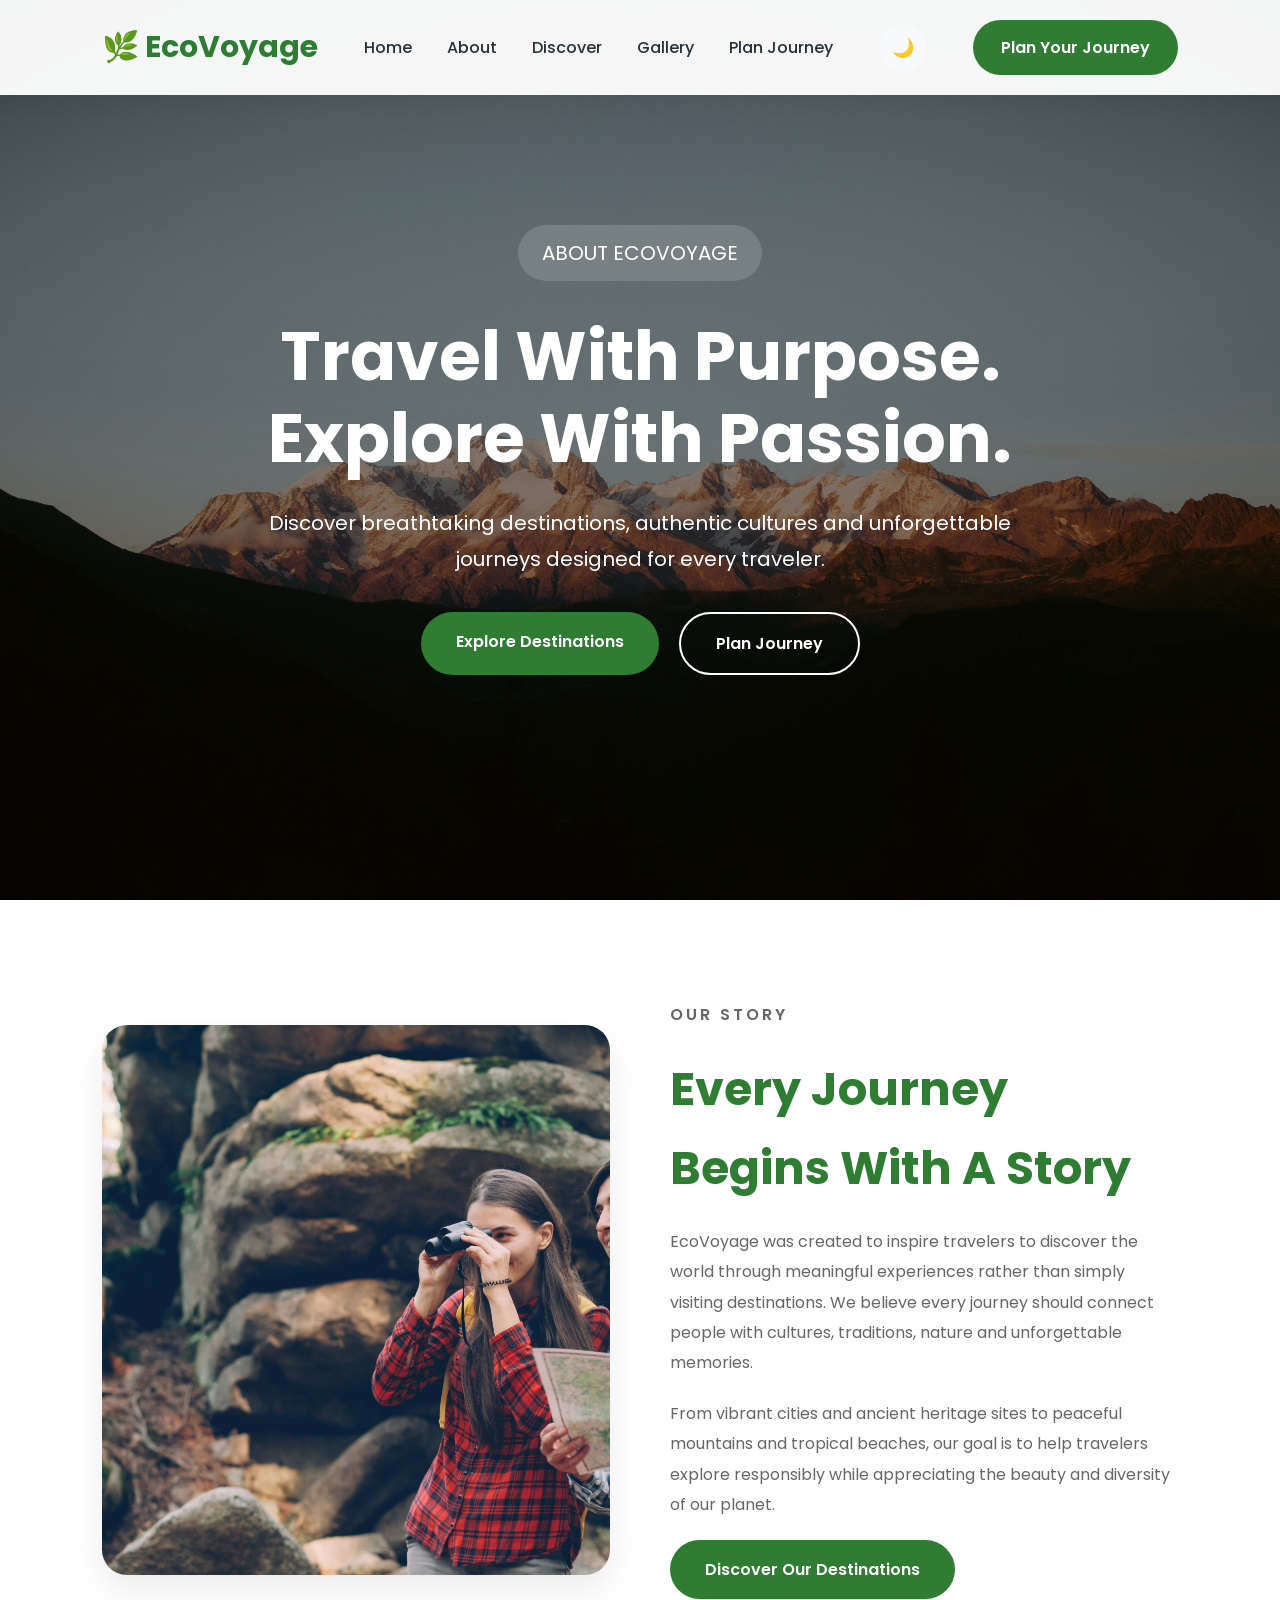
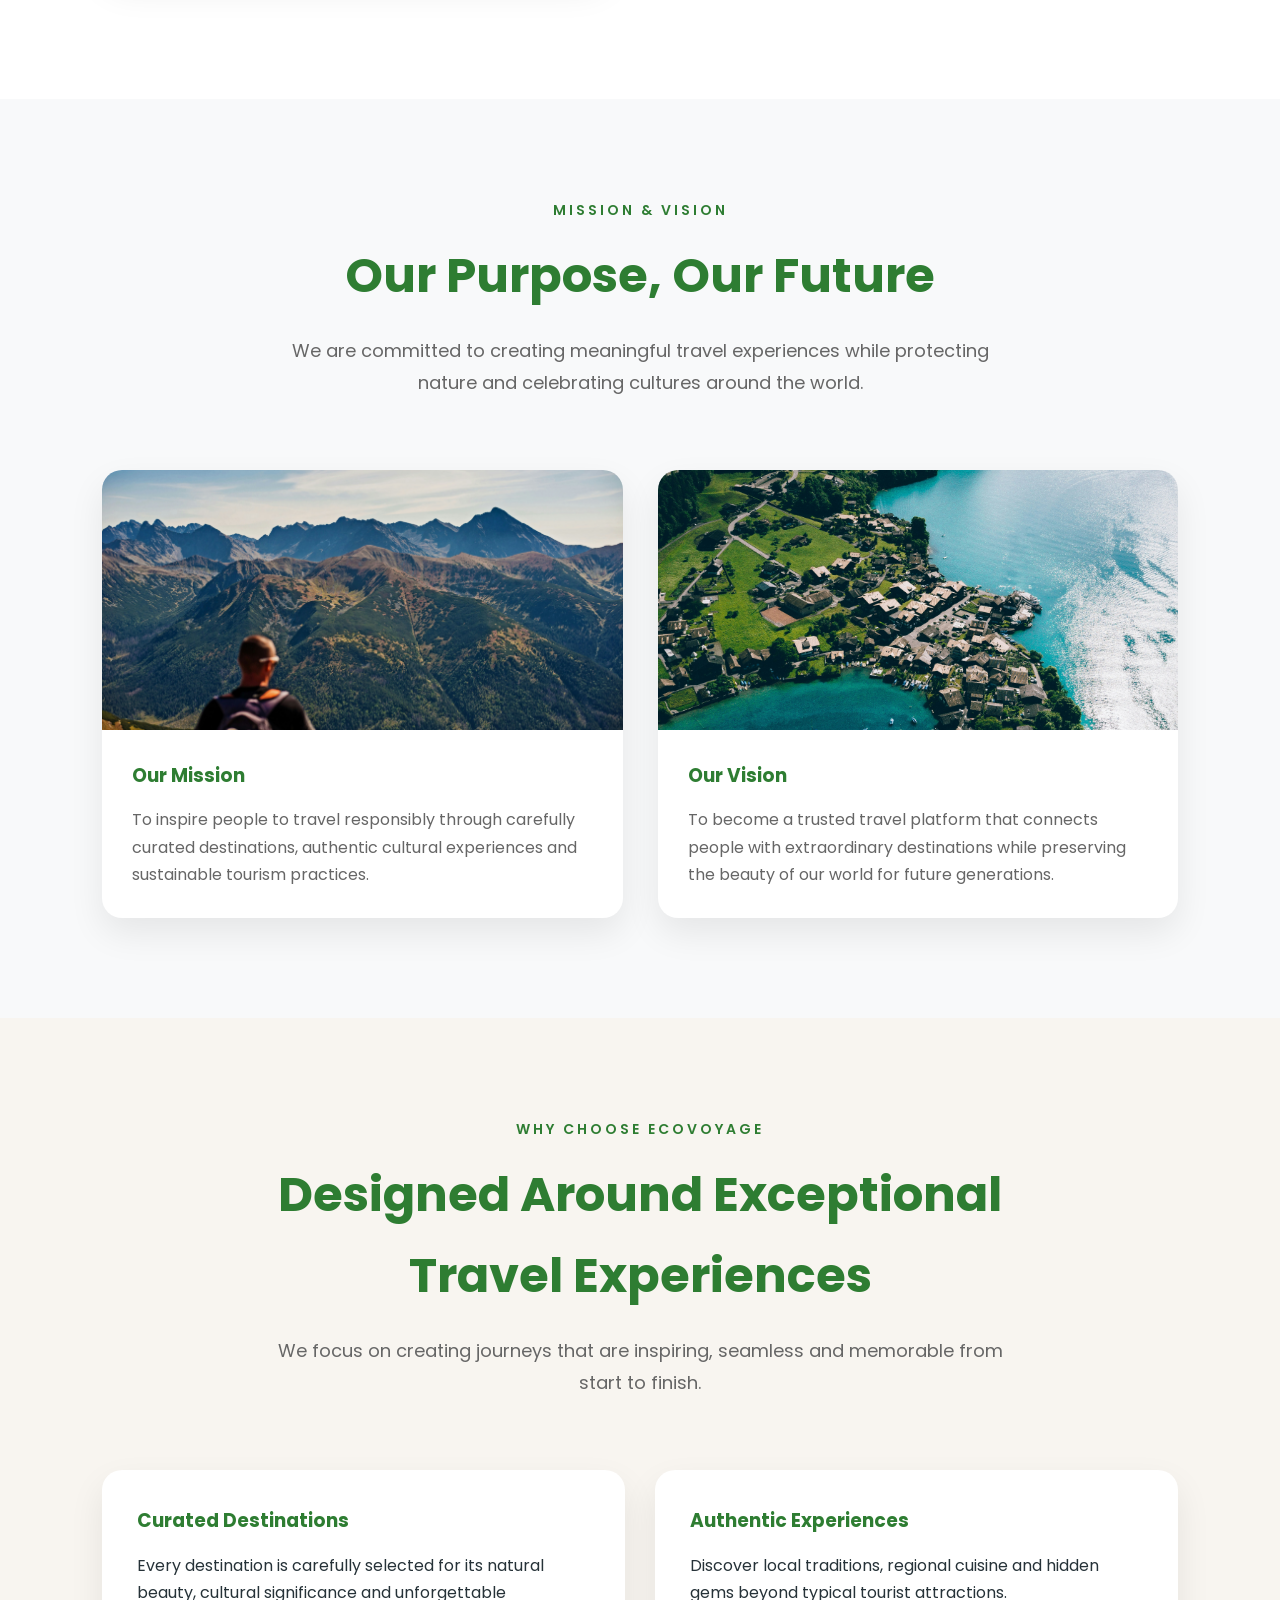
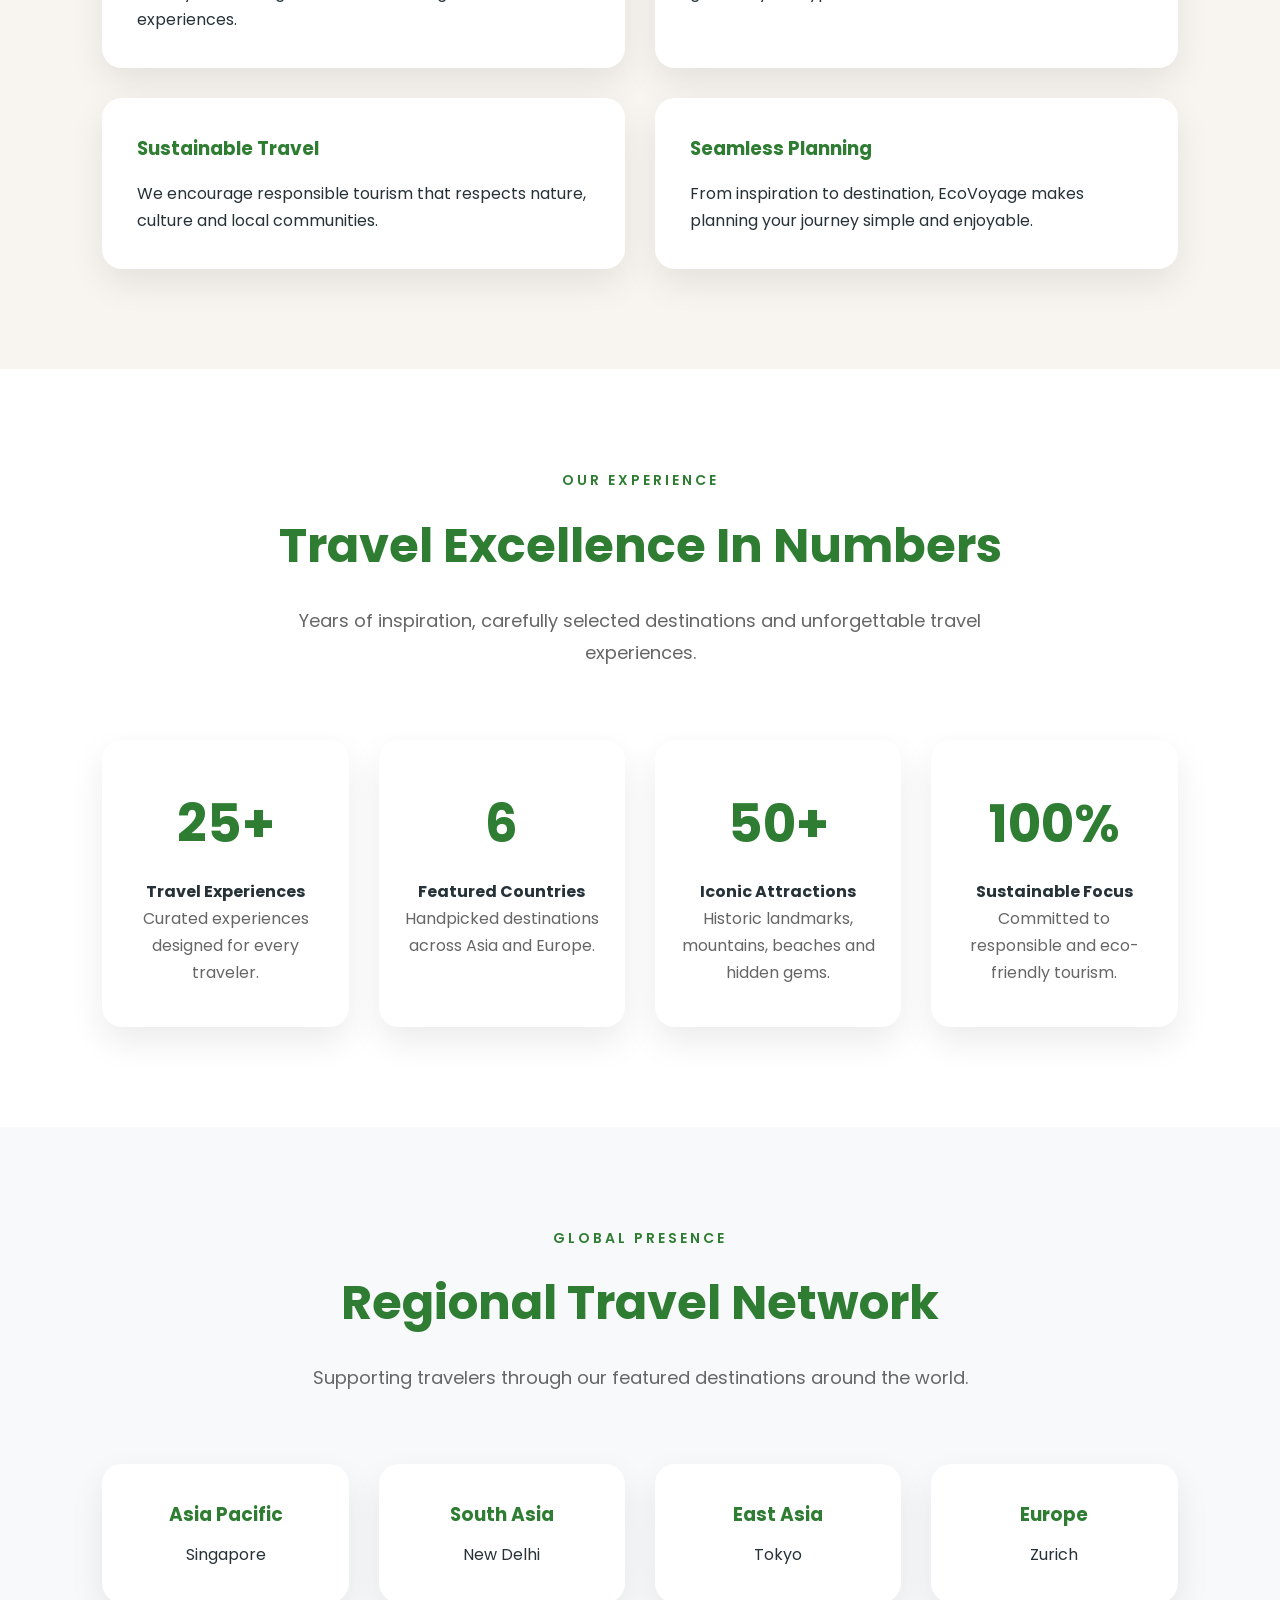
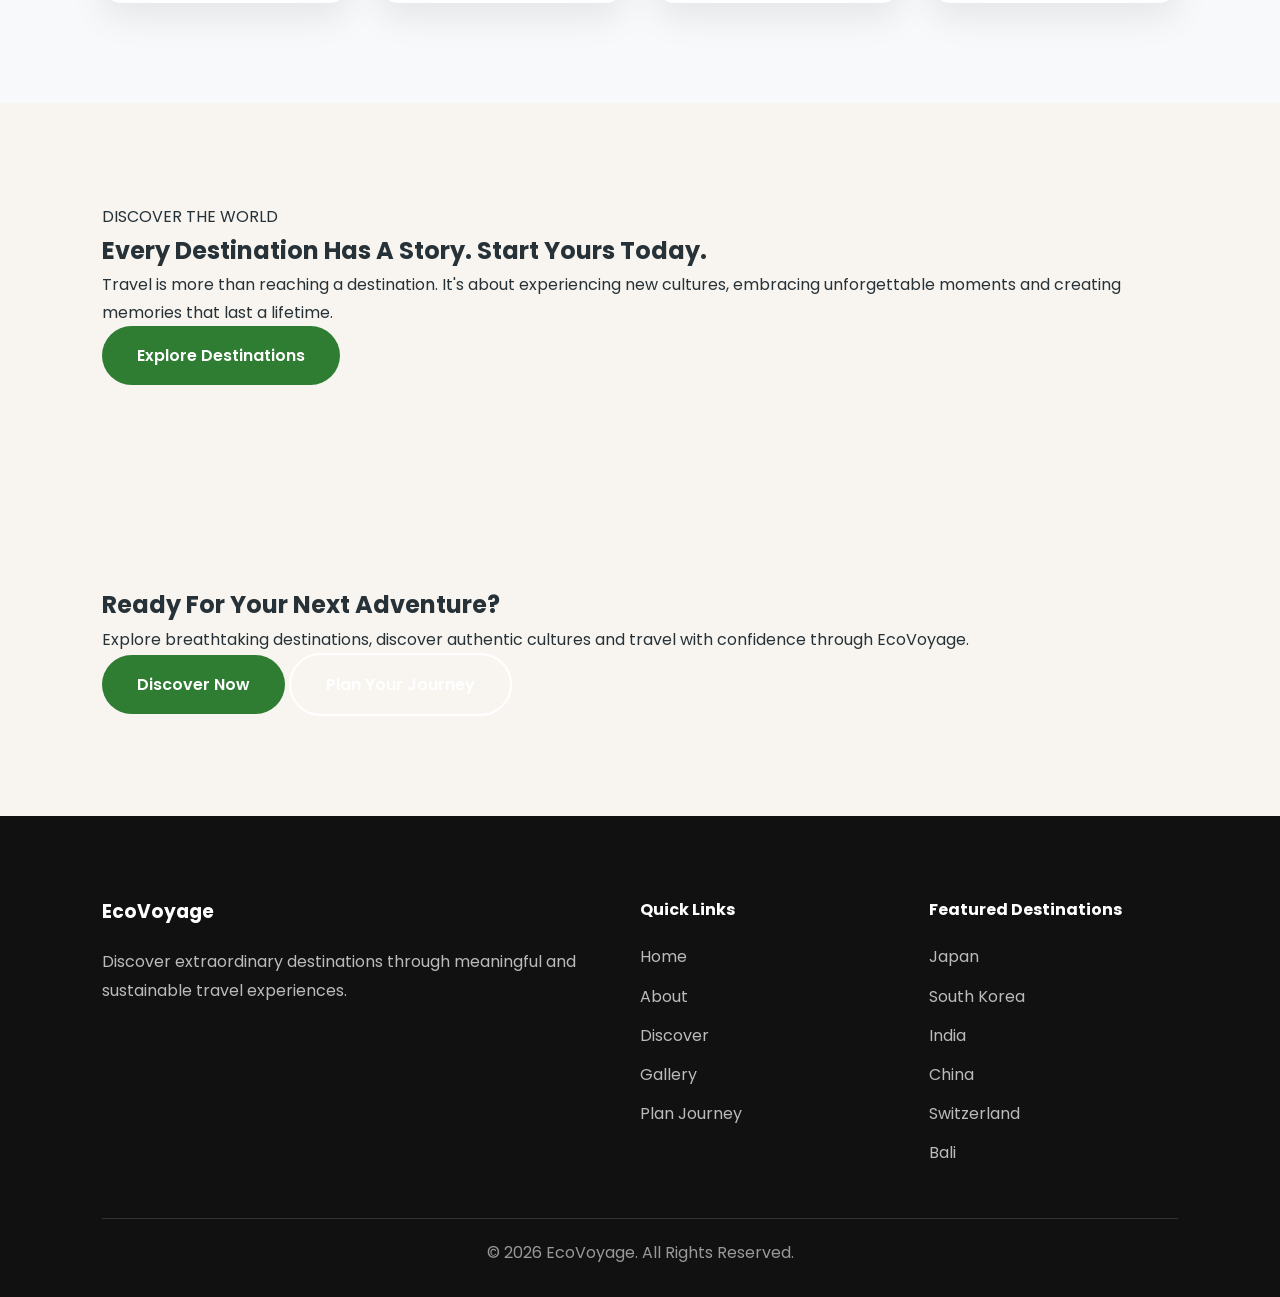
==== about.html @ 0627c885 "update" ====
<!DOCTYPE html>
<html lang="en">

<head>
    <meta charset="UTF-8">
    <meta name="viewport" content="width=device-width, initial-scale=1.0">
    <title>About EcoVoyage | Sustainable Travel</title>
    <meta name="description" content="EcoVoyage is a sustainable travel website that helps travelers explore beautiful destinations, local cultures, festivals, food, and eco-friendly travel experiences.">

    <meta name="keywords" content="EcoVoyage, travel, tourism, eco travel, destinations, culture, festivals, sustainable tourism">
 

    <link rel="stylesheet" href="css/style.css">
    <link rel="stylesheet" href="css/responsive.css">

    <link href="https://fonts.googleapis.com/css2?family=Poppins:wght@300;400;500;600;700&display=swap" rel="stylesheet">
</head>

<body>

<header>

<header>
    <nav class="navbar">

        <div class="logo">
            <a href="about.html">🌿 EcoVoyage</a>
        </div>

        <div class="menu-toggle" id="mobile-menu">
            ☰
        </div>

        <ul class="nav-links" id="nav-links">
            <li><a href="index.html">Home</a></li>
            <li><a href="about.html">About</a></li>
            <li><a href="discover.html">Discover</a></li>
            <li><a href="gallery.html">Gallery</a></li>
            <li><a href="contact.html">Plan Journey</a></li>
        </ul>

        <button id="theme-toggle" class="theme-btn">🌙</button>

        <a href="contact.html" class="journey-btn">
            Plan Your Journey
        </a>

    </nav>
</header>
<div class="menu-toggle" id="mobile-menu">
    ☰
</div

<!-- HERO -->

<section class="about-hero">

<div class="hero-overlay"></div>

<div class="hero-content">

<p class="hero-tag">
ABOUT ECOVOYAGE
</p>

<h1>

Travel With Purpose.<br>
Explore With Passion.

</h1>

<p>

Discover breathtaking destinations, authentic cultures and unforgettable journeys designed for every traveler.

</p>

<div class="hero-buttons">

<a href="discover.html" class="primary-btn">
Explore Destinations
</a>

<a href="contact.html" class="secondary-btn">
Plan Journey
</a>

</div>

</div>

</section>
<!-- ================= OUR STORY ================= -->

<section class="about-story">

<div class="story-container">

<div class="story-image">

<img src="images/about/story.jpg" alt="Travel Story">

</div>

<div class="story-content">

<p class="section-label">

OUR STORY

</p>

<h2>

Every Journey Begins With A Story

</h2>

<p>

EcoVoyage was created to inspire travelers to discover the world through meaningful experiences rather than simply visiting destinations. We believe every journey should connect people with cultures, traditions, nature and unforgettable memories.

</p>

<p>

From vibrant cities and ancient heritage sites to peaceful mountains and tropical beaches, our goal is to help travelers explore responsibly while appreciating the beauty and diversity of our planet.

</p>

<a href="discover.html" class="primary-btn">

Discover Our Destinations

</a>

</div>

</div>

</section>
<!-- ================= MISSION & VISION ================= -->

<section class="mission-vision">

<div class="section-heading">

<span>MISSION & VISION</span>

<h2>Our Purpose, Our Future</h2>

<p>
We are committed to creating meaningful travel experiences while protecting nature and celebrating cultures around the world.
</p>

</div>

<div class="mission-grid">

<div class="mission-box">

<img src="images/about/mission.jpg" alt="Mission">

<div class="mission-text">

<h3>Our Mission</h3>

<p>

To inspire people to travel responsibly through carefully curated destinations, authentic cultural experiences and sustainable tourism practices.

</p>

</div>

</div>

<div class="mission-box">

<img src="images/about/vision.jpg" alt="Vision">

<div class="mission-text">

<h3>Our Vision</h3>

<p>

To become a trusted travel platform that connects people with extraordinary destinations while preserving the beauty of our world for future generations.

</p>

</div>

</div>

</div>

</section>
<!-- ================= WHY CHOOSE ECOVOYAGE ================= -->

<section class="why-choose">

<div class="section-heading">

<span>WHY CHOOSE ECOVOYAGE</span>

<h2>Designed Around Exceptional Travel Experiences</h2>

<p>

We focus on creating journeys that are inspiring, seamless and memorable from start to finish.

</p>

</div>

<div class="features-grid">

<div class="feature-card">

<h3>Curated Destinations</h3>

<p>

Every destination is carefully selected for its natural beauty, cultural significance and unforgettable experiences.

</p>

</div>

<div class="feature-card">

<h3>Authentic Experiences</h3>

<p>

Discover local traditions, regional cuisine and hidden gems beyond typical tourist attractions.

</p>

</div>

<div class="feature-card">

<h3>Sustainable Travel</h3>

<p>

We encourage responsible tourism that respects nature, culture and local communities.

</p>

</div>

<div class="feature-card">

<h3>Seamless Planning</h3>

<p>

From inspiration to destination, EcoVoyage makes planning your journey simple and enjoyable.

</p>

</div>

</div>

</section>
<!-- ================= EXPERIENCE ================= -->

<section class="experience">

<div class="section-heading">

<span>OUR EXPERIENCE</span>

<h2>Travel Excellence In Numbers</h2>

<p>

Years of inspiration, carefully selected destinations and unforgettable travel experiences.

</p>

</div>

<div class="experience-grid">

<div class="experience-box">

<h2>25+</h2>

<h4>Travel Experiences</h4>

<p>

Curated experiences designed for every traveler.

</p>

</div>

<div class="experience-box">

<h2>6</h2>

<h4>Featured Countries</h4>

<p>

Handpicked destinations across Asia and Europe.

</p>

</div>

<div class="experience-box">

<h2>50+</h2>

<h4>Iconic Attractions</h4>

<p>

Historic landmarks, mountains, beaches and hidden gems.

</p>

</div>

<div class="experience-box">

<h2>100%</h2>

<h4>Sustainable Focus</h4>

<p>

Committed to responsible and eco-friendly tourism.

</p>

</div>

</div>

</section>

<!-- ================= REGIONAL PRESENCE ================= -->

<section class="regional">

<div class="section-heading">

<span>GLOBAL PRESENCE</span>

<h2>Regional Travel Network</h2>

<p>

Supporting travelers through our featured destinations around the world.

</p>

</div>

<div class="regional-grid">

<div class="regional-card">

<h3>Asia Pacific</h3>

<p>

Singapore

</p>

</div>

<div class="regional-card">

<h3>South Asia</h3>

<p>

New Delhi

</p>

</div>

<div class="regional-card">

<h3>East Asia</h3>

<p>

Tokyo

</p>

</div>

<div class="regional-card">

<h3>Europe</h3>

<p>

Zurich

</p>

</div>

</div>

</section>
<!-- ================= INSPIRATION ================= -->

<section class="inspiration">

<div class="inspiration-overlay"></div>

<div class="inspiration-content">

<span class="section-tag">DISCOVER THE WORLD</span>

<h2>
Every Destination Has A Story.
Start Yours Today.
</h2>

<p>

Travel is more than reaching a destination. It's about experiencing new cultures, embracing unforgettable moments and creating memories that last a lifetime.

</p>

<a href="discover.html" class="primary-btn">

Explore Destinations

</a>

</div>

</section>

<!-- ================= CALL TO ACTION ================= -->

<section class="about-cta">

<div class="cta-content">

<h2>

Ready For Your Next Adventure?

</h2>

<p>

Explore breathtaking destinations, discover authentic cultures and travel with confidence through EcoVoyage.

</p>

<div class="cta-buttons">

<a href="discover.html" class="primary-btn">

Discover Now

</a>

<a href="contact.html" class="secondary-btn">

Plan Your Journey

</a>

</div>

</div>

</section>

<!-- ================= FOOTER ================= -->

<footer>

<div class="footer-content">

<div>

<h3>EcoVoyage</h3>

<p>

Discover extraordinary destinations through meaningful and sustainable travel experiences.

</p>

</div>

<div>

<h4>Quick Links</h4>

<ul>

<li><a href="index.html">Home</a></li>

<li><a href="about.html">About</a></li>

<li><a href="discover.html">Discover</a></li>

<li><a href="gallery.html">Gallery</a></li>

<li><a href="contact.html">Plan Journey</a></li>

</ul>

</div>

<div>

<h4>Featured Destinations</h4>

<ul>

<li><a href="japan.html">Japan</a></li>

<li><a href="korea.html">South Korea</a></li>

<li><a href="india.html">India</a></li>

<li><a href="china.html">China</a></li>

<li><a href="switzerland.html">Switzerland</a></li>

<li><a href="bali.html">Bali</a></li>

</ul>

</div>

</div>

<div class="footer-bottom">

<p>

© 2026 EcoVoyage. All Rights Reserved.

</p>

</div>

</footer>

<script src="js/script.js"></script>
<!--Start of Tawk.to Script-->
<script type="text/javascript">
var Tawk_API=Tawk_API||{}, Tawk_LoadStart=new Date();
(function(){
var s1=document.createElement("script"),s0=document.getElementsByTagName("script")[0];
s1.async=true;
s1.src='https://embed.tawk.to/6a45ecbc2aaf551d42e2d2f1/1jsgi9h1v';
s1.charset='UTF-8';
s1.setAttribute('crossorigin','*');
s0.parentNode.insertBefore(s1,s0);
})();
</script>
<!--End of Tawk.to Script-->

</body>
</html>
---- css/style.css ----
/* ==========================================
   EcoVoyage
   Main Stylesheet
   ========================================== */

/* Google Font */
@import url('https://fonts.googleapis.com/css2?family=Poppins:wght@300;400;500;600;700;800&display=swap');

/* ==========================================
   ROOT VARIABLES
   ========================================== */

:root{

    --primary:#2E7D32;
    --primary-dark:#1B5E20;
    --secondary:#F8F5F0;

    --white:#ffffff;
    --black:#263238;
    --gray:#666666;
    --light:#f8f9fa;

    --shadow:0 15px 35px rgba(0,0,0,.08);
    --radius:20px;
    --transition:.35s ease;

}

/* ==========================================
   RESET
   ========================================== */

*{
    margin:0;
    padding:0;
    box-sizing:border-box;
}

html{
    scroll-behavior:smooth;
}

body{

    font-family:'Poppins',sans-serif;
    background:var(--secondary);
    color:var(--black);
    line-height:1.7;
    overflow-x:hidden;

}

img{

    width:100%;
    display:block;

}

a{

    text-decoration:none;

}

ul{

    list-style:none;

}

section{

    padding:100px 8%;

}

/* ==========================================
   COMMON
   ========================================== */

.section-title,
.section-heading{

    text-align:center;
    max-width:750px;
    margin:0 auto 70px;

}

.section-title span,
.section-heading span{

    display:block;
    color:var(--primary);
    font-size:14px;
    letter-spacing:3px;
    font-weight:600;
    text-transform:uppercase;
    margin-bottom:12px;

}

.section-title h2,
.section-heading h2{

    font-size:48px;
    margin-bottom:18px;
    color:var(--primary);

}

.section-title p,
.section-heading p{

    font-size:18px;
    color:var(--gray);
    line-height:1.8;

}

/* ==========================================
   NAVBAR
   ========================================== */

.navbar{

    position:fixed;
    top:0;
    left:0;
    width:100%;

    display:flex;
    justify-content:space-between;
    align-items:center;

    padding:20px 8%;

    background:rgba(255,255,255,.95);
    backdrop-filter:blur(12px);

    box-shadow:0 2px 20px rgba(0,0,0,.08);

    z-index:1000;

}

.logo a{

    font-size:30px;
    font-weight:700;
    color:var(--primary);

}

.nav-links{

    display:flex;
    gap:35px;

}

.nav-links a{

    color:var(--black);
    font-weight:500;
    transition:var(--transition);

}

.nav-links a:hover,
.nav-links a.active{

    color:var(--primary);

}

.theme-btn{

    width:48px;
    height:48px;

    border:none;

    border-radius:50%;

    background:var(--light);

    cursor:pointer;

    font-size:18px;

    transition:var(--transition);

}

.theme-btn:hover{

    background:var(--primary);
    color:#fff;

}

.journey-btn{

    padding:14px 28px;

    border-radius:40px;

    background:var(--primary);

    color:#fff;

    font-weight:600;

    transition:var(--transition);

}

.journey-btn:hover{

    background:var(--primary-dark);

}

/* ==========================================
   BUTTONS
   ========================================== */

.primary-btn{

    display:inline-block;

    padding:16px 35px;

    background:var(--primary);

    color:#fff;

    border-radius:50px;

    font-weight:600;

    transition:var(--transition);

}

.primary-btn:hover{

    background:var(--primary-dark);

    transform:translateY(-3px);

}

.secondary-btn{

    display:inline-block;

    padding:16px 35px;

    border:2px solid #fff;

    color:#fff;

    border-radius:50px;

    font-weight:600;

    transition:var(--transition);

}

.secondary-btn:hover{

    background:#fff;

    color:var(--primary);

}

/* ==========================================
   HERO
   ========================================== */

.hero,
.about-hero{

    position:relative;

    display:flex;

    justify-content:center;

    align-items:center;

    text-align:center;

    color:#fff;

}

.hero{

    height:100vh;
    padding-top:100px;

    background:
    linear-gradient(rgba(0,0,0,.45),rgba(0,0,0,.45)),
    url("../images/home/hero.jpg") center/cover no-repeat;

}

.about-hero{

    height:100vh;

    background:
    linear-gradient(rgba(0,0,0,.45),rgba(0,0,0,.45)),
    url("../images/about/hero.jpg") center/cover no-repeat;

}

.hero-content{

    max-width:800px;

    padding:20px;

    position:relative;

    z-index:2;

}

.hero-subtitle,
.hero-tag,
.hero-badge{

    display:inline-block;

    margin-bottom:20px;

    padding:10px 24px;

    border-radius:40px;

    background:rgba(255,255,255,.15);

    backdrop-filter:blur(10px);

}

.hero h1,
.about-hero h1{

    font-size:68px;

    line-height:1.2;

    margin-bottom:25px;

}

.hero p,
.about-hero p{

    font-size:20px;

    line-height:1.8;

    margin-bottom:35px;

}

.hero-buttons{

    display:flex;

    justify-content:center;

    gap:20px;

    flex-wrap:wrap;

}
.hero{
    min-height: 100vh;
    background: linear-gradient(rgba(0,0,0,.45), rgba(0,0,0,.45)),
                url("../images/home/hero.jpg") center/cover no-repeat;
    display:flex;
    justify-content:center;
    align-items:center;
    text-align:center;
    color:#fff;
}

.hero-content{
    max-width:800px;
    padding:20px;
}
/* ==========================================
   HOME - CATEGORIES
   ========================================== */

.categories{
    background:#fff;
}

.category-grid{
    display:grid;
    grid-template-columns:repeat(4,1fr);
    gap:30px;
}

.category-card{
    background:#fff;
    border-radius:var(--radius);
    overflow:hidden;
    box-shadow:var(--shadow);
    transition:var(--transition);
}

.category-card:hover{
    transform:translateY(-10px);
}

.category-card img{
    height:240px;
    object-fit:cover;
}

.category-content{
    padding:25px;
    text-align:center;
}

.category-content h3{
    color:var(--primary);
    font-size:24px;
    margin-bottom:12px;
}

.category-content p{
    color:var(--gray);
}

/* ==========================================
   FEATURED DESTINATIONS
   ========================================== */

.featured-destinations,
.destinations{
    background:var(--light);
}

.destination-grid{
    display:grid;
    grid-template-columns:repeat(3,1fr);
    gap:35px;
}

.destination-card{
    background:#fff;
    border-radius:22px;
    overflow:hidden;
    box-shadow:var(--shadow);
    transition:var(--transition);
}

.destination-card:hover{
    transform:translateY(-10px);
}

.destination-card img{
    width:100%;
    height:280px;
    object-fit:cover;
    transition:.4s;
}

.destination-card:hover img{
    transform:scale(1.08);
}

.destination-info,
.destination-content{
    padding:28px;
}

.destination-info h3,
.destination-content h3{
    font-size:28px;
    color:var(--primary);
    margin-bottom:15px;
}

.destination-info p,
.destination-content p{
    color:var(--gray);
    margin-bottom:22px;
}

.card-btn{
    color:var(--primary);
    font-weight:600;
    transition:var(--transition);
}

.card-btn:hover{
    color:var(--primary-dark);
}

/* ==========================================
   CULTURE SPOTLIGHT
   ========================================== */

.culture-spotlight{
    background:#fff;
}

.spotlight-container{
    display:grid;
    grid-template-columns:1fr 1fr;
    gap:60px;
    align-items:center;
}

.spotlight-image img{
    height:600px;
    object-fit:cover;
    border-radius:25px;
    box-shadow:var(--shadow);
}

.spotlight-content h2{
    font-size:46px;
    margin:20px 0;
}

.spotlight-content p{
    color:var(--gray);
    margin-bottom:20px;
}

.spotlight-tag{
    display:inline-block;
    background:var(--primary);
    color:#fff;
    padding:10px 22px;
    border-radius:30px;
    font-size:14px;
}

.spotlight-features{
    margin:30px 0;
}

.spotlight-features div{
    margin-bottom:20px;
}

.spotlight-features h4{
    color:var(--primary);
    margin-bottom:6px;
}

/* ==========================================
   FESTIVALS
   ========================================== */

.festival-section,
.festivals{
    background:var(--light);
}

.festival-grid{
    display:grid;
    grid-template-columns:repeat(3,1fr);
    gap:30px;
}

.festival-card{
    position:relative;
    overflow:hidden;
    border-radius:20px;
    box-shadow:var(--shadow);
}

.festival-card img{
    width:100%;
    height:260px;
    object-fit:cover;
    transition:.4s;
}

.festival-card:hover img{
    transform:scale(1.08);
}

.festival-info,
.festival-overlay{
    position:absolute;
    left:0;
    bottom:0;
    width:100%;
    padding:20px;
    background:linear-gradient(transparent,rgba(0,0,0,.8));
    color:#fff;
}

/* ==========================================
   FOOD
   ========================================== */

.food-section,
.food{
    background:#fff;
}

.food-grid{
    display:grid;
    grid-template-columns:repeat(3,1fr);
    gap:30px;
}

.food-card{
    background:#fff;
    border-radius:20px;
    overflow:hidden;
    box-shadow:var(--shadow);
    transition:var(--transition);
    text-align:center;
}

.food-card:hover{
    transform:translateY(-10px);
}

.food-card img{
    width:100%;
    height:220px;
    object-fit:cover;
}

.food-info{
    padding:25px;
}

.food-card h3{
    margin:18px 0 8px;
    color:var(--primary);
}

.food-card p,
.food-info p{
    color:var(--gray);
}
/* ==========================================
   WHY CHOOSE ECOVOYAGE
========================================== */

.why-section,
.why-ecovoyage{
    background:var(--light);
}

.why-grid{
    display:grid;
    grid-template-columns:repeat(4,1fr);
    gap:30px;
}

.why-card{
    background:#fff;
    padding:40px 30px;
    border-radius:20px;
    text-align:center;
    box-shadow:var(--shadow);
    transition:var(--transition);
}

.why-card:hover{
    transform:translateY(-10px);
}

.why-icon{
    font-size:48px;
    margin-bottom:20px;
}

.why-card h3{
    color:var(--primary);
    margin-bottom:15px;
    font-size:24px;
}

.why-card p{
    color:var(--gray);
    line-height:1.8;
}

/* ==========================================
   STATISTICS
========================================== */

.stats-section{
    background:#fff;
}

.stats-grid{
    display:grid;
    grid-template-columns:repeat(4,1fr);
    gap:30px;
}

.stat-card{
    background:#fff;
    text-align:center;
    padding:45px 30px;
    border-radius:20px;
    box-shadow:var(--shadow);
    transition:var(--transition);
}

.stat-card:hover{
    transform:translateY(-10px);
}

.stat-card h2{
    font-size:56px;
    color:var(--primary);
    margin-bottom:10px;
}

.stat-card p{
    color:var(--gray);
}

/* ==========================================
   TESTIMONIALS
========================================== */

.testimonial-section,
.testimonials{
    background:var(--light);
}

.testimonial-grid{
    display:grid;
    grid-template-columns:repeat(3,1fr);
    gap:30px;
}

.testimonial-card{
    background:#fff;
    padding:35px;
    border-radius:20px;
    box-shadow:var(--shadow);
    transition:var(--transition);
}

.testimonial-card:hover{
    transform:translateY(-10px);
}

.testimonial-card p{
    color:var(--gray);
    line-height:1.8;
    margin-bottom:20px;
    font-style:italic;
}

.testimonial-card h4{
    color:var(--primary);
}

.testimonial-card span{
    color:#888;
}

/* ==========================================
   NEWSLETTER
========================================== */

.newsletter{
    background:linear-gradient(135deg,var(--primary),var(--primary-dark));
    color:#fff;
    text-align:center;
}

.newsletter-content,
.newsletter-container{
    max-width:750px;
    margin:auto;
}

.newsletter h2{
    font-size:46px;
    margin-bottom:20px;
}

.newsletter p{
    font-size:18px;
    margin-bottom:35px;
    line-height:1.8;
}

.newsletter form,
.newsletter-form{
    display:flex;
    justify-content:center;
    gap:15px;
    flex-wrap:wrap;
}

.newsletter input{
    width:350px;
    padding:16px;
    border:none;
    border-radius:50px;
    outline:none;
    font-size:16px;
}

.newsletter button{
    padding:16px 35px;
    border:none;
    border-radius:50px;
    background:#fff;
    color:var(--primary);
    font-weight:600;
    cursor:pointer;
    transition:var(--transition);
}

.newsletter button:hover{
    transform:translateY(-3px);
}

/* ==========================================
   FOOTER
========================================== */

footer{
    background:#111;
    color:#fff;
    padding:80px 8% 30px;
}

.footer-content{
    display:grid;
    grid-template-columns:2fr 1fr 1fr;
    gap:40px;
}

.footer-content h3,
.footer-content h4{
    margin-bottom:20px;
}

.footer-content p{
    color:#bbb;
    line-height:1.8;
}

.footer-content ul{
    padding:0;
}

.footer-content li{
    margin-bottom:12px;
}

.footer-content a{
    color:#bbb;
    transition:var(--transition);
}

.footer-content a:hover{
    color:#fff;
}

.footer-bottom{
    margin-top:40px;
    padding-top:20px;
    border-top:1px solid #333;
    text-align:center;
    color:#999;
}
/* ==========================================
   ABOUT PAGE
========================================== */

.about-story{
    background:#fff;
}

.story-container{
    display:grid;
    grid-template-columns:1fr 1fr;
    gap:60px;
    align-items:center;
}

.story-image img{
    width:100%;
    height:550px;
    object-fit:cover;
    border-radius:25px;
    box-shadow:var(--shadow);
}

.story-content h2{
    font-size:46px;
    margin:20px 0;
    color:var(--primary);
}

.story-content p{
    color:var(--gray);
    line-height:1.9;
    margin-bottom:20px;
}

.section-label{
    color:var(--primary);
    font-weight:600;
    letter-spacing:3px;
    text-transform:uppercase;
}

/* ==========================================
   MISSION & VISION
========================================== */

.mission-vision{
    background:var(--light);
}

.mission-grid{
    display:grid;
    grid-template-columns:repeat(2,1fr);
    gap:35px;
}

.mission-box{
    background:#fff;
    border-radius:20px;
    overflow:hidden;
    box-shadow:var(--shadow);
    transition:var(--transition);
}

.mission-box:hover{
    transform:translateY(-10px);
}

.mission-box img{
    width:100%;
    height:260px;
    object-fit:cover;
}

.mission-text{
    padding:30px;
}

.mission-text h3{
    color:var(--primary);
    margin-bottom:15px;
}

.mission-text p{
    color:var(--gray);
}

/* ==========================================
   FEATURES
========================================== */

.features-grid{
    display:grid;
    grid-template-columns:repeat(2,1fr);
    gap:30px;
}

.feature-card{
    background:#fff;
    padding:35px;
    border-radius:20px;
    box-shadow:var(--shadow);
    transition:var(--transition);
}

.feature-card:hover{
    transform:translateY(-10px);
}

.feature-card h3{
    color:var(--primary);
    margin-bottom:15px;
}

/* ==========================================
   EXPERIENCE
========================================== */

.experience{
    background:#fff;
}

.experience-grid{
    display:grid;
    grid-template-columns:repeat(4,1fr);
    gap:30px;
}

.experience-box{
    background:#fff;
    text-align:center;
    padding:40px 25px;
    border-radius:20px;
    box-shadow:var(--shadow);
    transition:var(--transition);
}

.experience-box:hover{
    transform:translateY(-10px);
}

.experience-box h2{
    color:var(--primary);
    font-size:52px;
    margin-bottom:10px;
}

.experience-box p{
    color:var(--gray);
}

/* ==========================================
   REGIONAL OFFICES
========================================== */

.regional{
    background:var(--light);
}

.regional-grid{
    display:grid;
    grid-template-columns:repeat(4,1fr);
    gap:30px;
}

.regional-card{
    background:#fff;
    padding:35px;
    border-radius:20px;
    text-align:center;
    box-shadow:var(--shadow);
    transition:var(--transition);
}

.regional-card:hover{
    transform:translateY(-10px);
}

.regional-card h3{
    color:var(--primary);
    margin-bottom:10px;
}

/* ================= CONTACT ================= */

.contact-section{
    background:#f8f9fa;
}

.contact-container{
    display:grid;
    grid-template-columns:2fr 1fr;
    gap:40px;
    align-items:start;
}

.contact-form{
    background:#fff;
    padding:40px;
    border-radius:20px;
    box-shadow:0 15px 35px rgba(0,0,0,.08);
}

.contact-form input,
.contact-form textarea{
    width:100%;
    padding:16px;
    margin-bottom:20px;
    border:1px solid #ddd;
    border-radius:12px;
    font-size:16px;
    font-family:'Poppins',sans-serif;
}

.contact-form input:focus,
.contact-form textarea:focus{
    outline:none;
    border-color:#2E7D32;
    box-shadow:0 0 10px rgba(46,125,50,.2);
}

.contact-form button{
    width:100%;
}

.contact-info{
    background:#2E7D32;
    color:#fff;
    padding:40px;
    border-radius:20px;
}

.contact-info h3{
    margin-bottom:20px;
}

.contact-info p{
    margin:15px 0;
    line-height:1.7;
}

.interest-grid{
    display:grid;
    grid-template-columns:repeat(2,1fr);
    gap:12px;
    margin:20px 0;
}

.interest-grid label{
    background:#f4f4f4;
    padding:12px;
    border-radius:10px;
    cursor:pointer;
}
/* ==========================================
   GALLERY
========================================== */

.gallery-section{
    background:#fff;
}

.gallery-grid{
    display:grid;
    grid-template-columns:repeat(3,1fr);
    gap:25px;
}

.gallery-item{
    position:relative;
    overflow:hidden;
    border-radius:20px;
    box-shadow:var(--shadow);
}

.gallery-item img{
    width:100%;
    height:320px;
    object-fit:cover;
    transition:.4s;
    cursor:pointer;
}

.gallery-item:hover img{
    transform:scale(1.08);
}

.gallery-overlay{
    position:absolute;
    left:0;
    bottom:0;
    width:100%;
    padding:20px;
    background:linear-gradient(transparent,rgba(0,0,0,.85));
    color:#fff;
}

.quote-section{
    background:var(--light);
    text-align:center;
}

.quote-section blockquote{
    font-size:34px;
    font-weight:600;
    color:var(--primary);
    margin-bottom:20px;
}

.gallery-feature{
    background:#fff;
}

/* ==========================================
   WORLD MAP
========================================== */

.world-map{
    background:#fff;
}

.map-container{
    position:relative;
    max-width:1100px;
    margin:auto;
}

.map-image{
    border-radius:20px;
    box-shadow:var(--shadow);
}

.map-pin{
    position:absolute;
    font-size:30px;
    transition:.3s;
}

.map-pin:hover{
    transform:scale(1.3);
}

.japan{top:33%;left:84%;}
.korea{top:36%;left:81%;}
.china{top:40%;left:73%;}
.india{top:52%;left:66%;}
.swiss{top:34%;left:49%;}
.bali{top:66%;left:79%;}

/* ==========================================
   COMPARISON TABLE
========================================== */

.comparison{
    background:var(--light);
}

.comparison-table{
    overflow-x:auto;
}

.comparison table{
    width:100%;
    border-collapse:collapse;
    background:#fff;
    border-radius:15px;
    overflow:hidden;
    box-shadow:var(--shadow);
}

.comparison th{
    background:var(--primary);
    color:#fff;
    padding:18px;
}

.comparison td{
    padding:16px;
    border-bottom:1px solid #eee;
    text-align:center;
}

/* ==========================================
   TRAVEL FACTS
========================================== */

.travel-facts,
.did-you-know{
    background:#fff;
    text-align:center;
}

.fact-card{
    max-width:800px;
    margin:auto;
    padding:45px;
    background:#fff;
    border-radius:20px;
    box-shadow:var(--shadow);
}

.fact-card h3{
    color:var(--primary);
    margin-bottom:20px;
}

/* ==========================================
   LIGHTBOX
========================================== */

#lightbox{
    position:fixed;
    inset:0;
    background:rgba(0,0,0,.92);
    display:none;
    justify-content:center;
    align-items:center;
    z-index:9999;
}

#lightbox img{
    max-width:90%;
    max-height:85%;
    border-radius:15px;
}

#closeLightbox{
    position:absolute;
    top:30px;
    right:40px;
    color:#fff;
    font-size:45px;
    cursor:pointer;
}

/* ==========================================
   LOADER
========================================== */

#loader{
    position:fixed;
    inset:0;
    background:#fff;
    display:flex;
    justify-content:center;
    align-items:center;
    z-index:99999;
    transition:.5s;
}

.loader-hidden{
    opacity:0;
    visibility:hidden;
}

.loader-content{
    text-align:center;
}

.loader-content h1{
    color:var(--primary);
    margin-bottom:10px;
}

.loader-spinner{
    width:55px;
    height:55px;
    margin:20px auto;
    border:5px solid #ddd;
    border-top:5px solid var(--primary);
    border-radius:50%;
    animation:spin 1s linear infinite;
}

@keyframes spin{
    to{
        transform:rotate(360deg);
    }
}

/* ==========================================
   ANIMATIONS
========================================== */

.fade-up{
    opacity:0;
    transform:translateY(40px);
    transition:all .8s ease;
}

.fade-up.show{
    opacity:1;
    transform:translateY(0);
}

/* ==========================================
   STICKY NAVBAR
========================================== */

.sticky{
    box-shadow:0 10px 25px rgba(0,0,0,.15);
}

/* ==========================================
   BACK TO TOP
========================================== */

#topBtn{
    position:fixed;
    right:25px;
    bottom:25px;
    width:50px;
    height:50px;
    border:none;
    border-radius:50%;
    background:var(--primary);
    color:#fff;
    cursor:pointer;
    display:none;
    z-index:999;
}

#topBtn:hover{
    background:var(--primary-dark);
}

/* ==========================================
   DARK MODE
========================================== */

body.dark-mode{
    background:#121212;
    color:#f5f5f5;
}

body.dark-mode .navbar,
body.dark-mode .category-card,
body.dark-mode .destination-card,
body.dark-mode .festival-card,
body.dark-mode .food-card,
body.dark-mode .why-card,
body.dark-mode .testimonial-card,
body.dark-mode .mission-box,
body.dark-mode .feature-card,
body.dark-mode .experience-box,
body.dark-mode .regional-card,
body.dark-mode .contact-form,
body.dark-mode .fact-card{
    background:#1f1f1f;
    color:#fff;
}

body.dark-mode section{
    background:#121212;
}

body.dark-mode h1,
body.dark-mode h2,
body.dark-mode h3,
body.dark-mode h4{
    color:#fff;
}

body.dark-mode p,
body.dark-mode li{
    color:#d5d5d5;
}

body.dark-mode .footer-content p{
    color:#bbb;
}
/* ===== Discover Search ===== */

.search-container{
    display: flex;
    justify-content: center;
    margin: 40px auto;
}

.search-box{
    width: 600px;
    max-width: 90%;
    padding: 16px 20px;
    font-size: 18px;
    border: 2px solid #2e7d32;
    border-radius: 50px;
    outline: none;
    transition: 0.3s;
}

.search-box:focus{
    border-color: #1b5e20;
    box-shadow: 0 0 10px rgba(46,125,50,0.3);
}
/* ================= GALLERY ================= */

.gallery-section{
    padding:80px 8%;
}

.gallery-grid{
    display:grid;
    grid-template-columns:repeat(auto-fit,minmax(320px,1fr));
    gap:30px;
}

.gallery-item{
    position:relative;
    overflow:hidden;
    border-radius:18px;
    box-shadow:0 10px 25px rgba(0,0,0,.12);
}

.gallery-image{
    width:100%;
    height:280px;
    object-fit:cover;
    display:block;
    transition:.5s;
}

.gallery-item:hover .gallery-image{
    transform:scale(1.08);
}

.gallery-overlay{
    position:absolute;
    inset:0;
    background:rgba(0,0,0,.45);
    color:#fff;
    display:flex;
    flex-direction:column;
    justify-content:flex-end;
    padding:20px;
    opacity:0;
    transition:.4s;
}

.gallery-item:hover .gallery-overlay{
    opacity:1;
}
.primary-btn,
.secondary-btn,
.journey-btn{
    transition:.3s ease;
}

.primary-btn:hover,
.secondary-btn:hover,
.journey-btn:hover{
    transform:translateY(-3px);
}
.destination-card img,
.gallery-image,
.food-card img,
.festival-card img{
    width:100%;
    object-fit:cover;
}
.destination-card,
.category-card,
.food-card,
.festival-card,
.gallery-item{
    transition:0.3s ease;
}

.destination-card:hover,
.category-card:hover,
.food-card:hover,
.festival-card:hover,
.gallery-item:hover{
    transform:translateY(-8px);
    box-shadow:0 15px 35px rgba(0,0,0,.15);
}
html{
    scroll-behavior:smooth;
}
.menu-toggle{
    display: none;
}
/* ================= MOBILE NAVBAR ================= */

.menu-toggle{
    display:none;
    font-size:32px;
    cursor:pointer;
}

@media (max-width:768px){

    .navbar{
        padding:12px 18px;
        display:flex;
        justify-content:space-between;
        align-items:center;
    }

    .logo a{
        font-size:28px;
    }

    .menu-toggle{
        display:block;
    }

    .nav-links{
        display:none;
        position:absolute;
        top:75px;
        left:0;
        width:100%;
        background:#fff;
        flex-direction:column;
        text-align:center;
        padding:20px 0;
        box-shadow:0 10px 20px rgba(0,0,0,.1);
        gap:20px;
    }

    .nav-links.active{
        display:flex;
    }

    .theme-btn,
    .journey-btn{
        display:none;
    }
}
---- css/responsive.css ----
/* ==========================================
   TABLET (992px)
========================================== */

@media (max-width: 992px){

section{
    padding:80px 6%;
}

.hero h1,
.about-hero h1{
    font-size:52px;
}

.hero p{
    font-size:18px;
}

.category-grid,
.destination-grid,
.festival-grid,
.food-grid,
.why-grid,
.stats-grid,
.testimonial-grid,
.experience-grid,
.regional-grid{
    grid-template-columns:repeat(2,1fr);
}

.story-container,
.spotlight-container,
.contact-container,
.mission-grid{
    grid-template-columns:1fr;
}

.footer-content{
    grid-template-columns:1fr 1fr;
}

}
@media (max-width:768px){

.navbar{
    padding:12px 5%;
}

.logo a{
    font-size:32px;
}

.nav-links{
    gap:12px;
}

.nav-links a{
    font-size:15px;
}

.theme-btn{
    width:42px;
    height:42px;
}

.hero,
.about-hero,
.discover-hero{
    min-height:70vh;
}

.hero h1,
.about-hero h1,
.discover-hero h1{
    font-size:42px;
    line-height:1.2;
}

.hero p{
    font-size:18px;
    max-width:90%;
    margin:auto;
}

.primary-btn,
.secondary-btn,
.journey-btn{
    padding:14px 30px;
    font-size:16px;
    border-radius:40px;
}

.hero-buttons{
    gap:15px;
}

.section-title h2{
    font-size:34px;
}

.section-title p{
    font-size:17px;
}

.destination-card img,
.category-card img{
    height:220px;
}

.destination-info,
.category-content{
    padding:22px;
}
}
@media (max-width:768px){

.navbar{
    display:flex;
    justify-content:space-between;
    align-items:center;
    padding:15px 20px;
    position:relative;
}

.logo a{
    font-size:28px;
}

.menu-toggle{
    display:block;
    font-size:28px;
    cursor:pointer;
}

.nav-links{
    display:none;
    flex-direction:column;
    position:absolute;
    top:70px;
    left:0;
    width:100%;
    background:#fff;
    padding:20px 0;
    text-align:center;
    box-shadow:0 5px 15px rgba(0,0,0,.1);
}

.nav-links.active{
    display:flex;
}

.nav-links li{
    margin:12px 0;
}

.theme-btn{
    display:none;
}
}
@media (max-width:768px){

.navbar{
    display:flex;
    justify-content:space-between;
    align-items:center;
    padding:15px 20px;
    position:relative;
}

.logo a{
    font-size:28px;
}

.menu-toggle{
    display:block;
    font-size:28px;
    cursor:pointer;
}

.nav-links{
    display:none;
    flex-direction:column;
    position:absolute;
    top:70px;
    left:0;
    width:100%;
    background:#fff;
    padding:20px 0;
    text-align:center;
    box-shadow:0 5px 15px rgba(0,0,0,.1);
}

.nav-links.active{
    display:flex;
}

.nav-links li{
    margin:12px 0;
}

.theme-btn{
    display:none;
}
}
/* ==========================
   SMALL PHONES
========================== */

@media (max-width:480px){

html{
    font-size:16px;
}

.navbar{
    padding:12px;
}

.logo a{
    font-size:20px;
}

.nav-links{
    gap:10px;
}

.nav-links a{
    font-size:14px;
}

.hero h1,
.about-hero h1{
    font-size:28px;
}

.hero p,
.about-hero p{
    font-size:15px;
}

.section-title h2,
.section-heading h2{
    font-size:26px;
}

.primary-btn,
.secondary-btn,
.journey-btn{
    width:100%;
    max-width:250px;
    padding:12px;
    font-size:14px;
}

.destination-card img,
.category-card img,
.gallery-item img{
    height:200px;
}

}
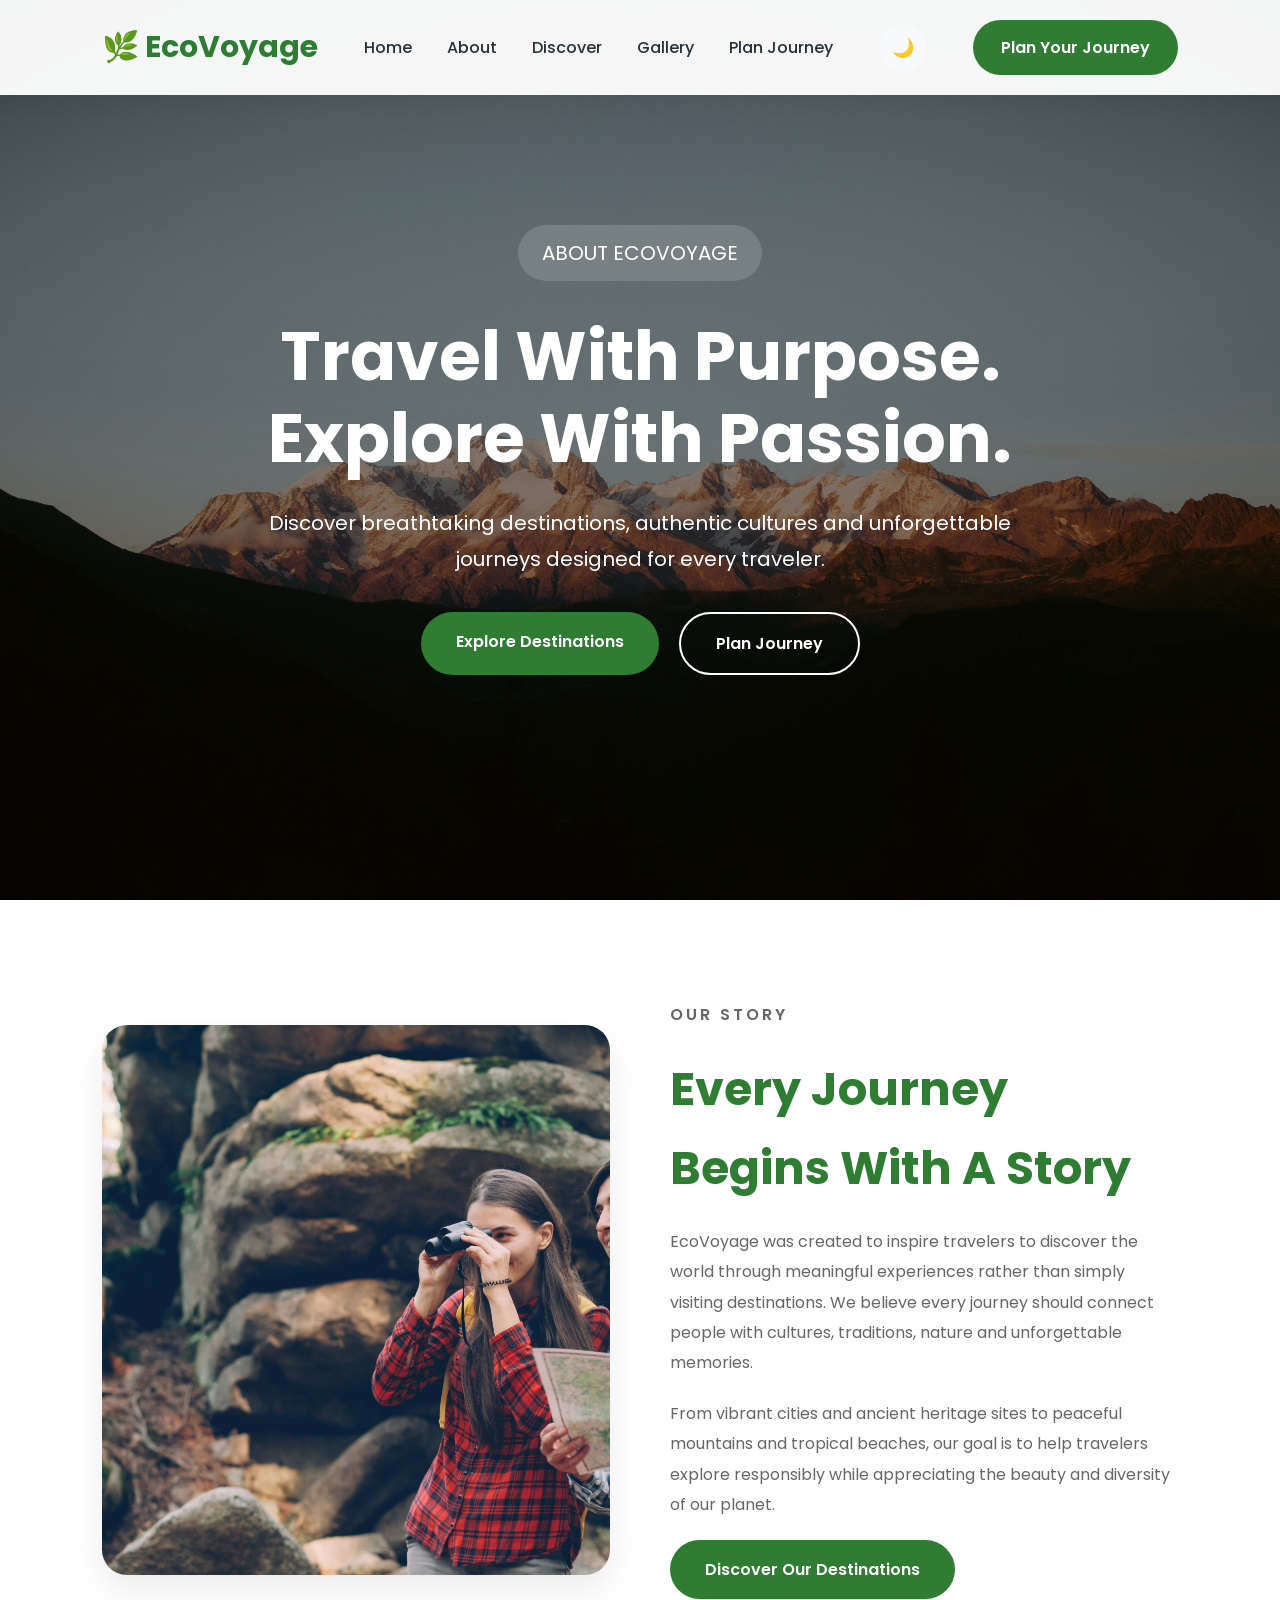
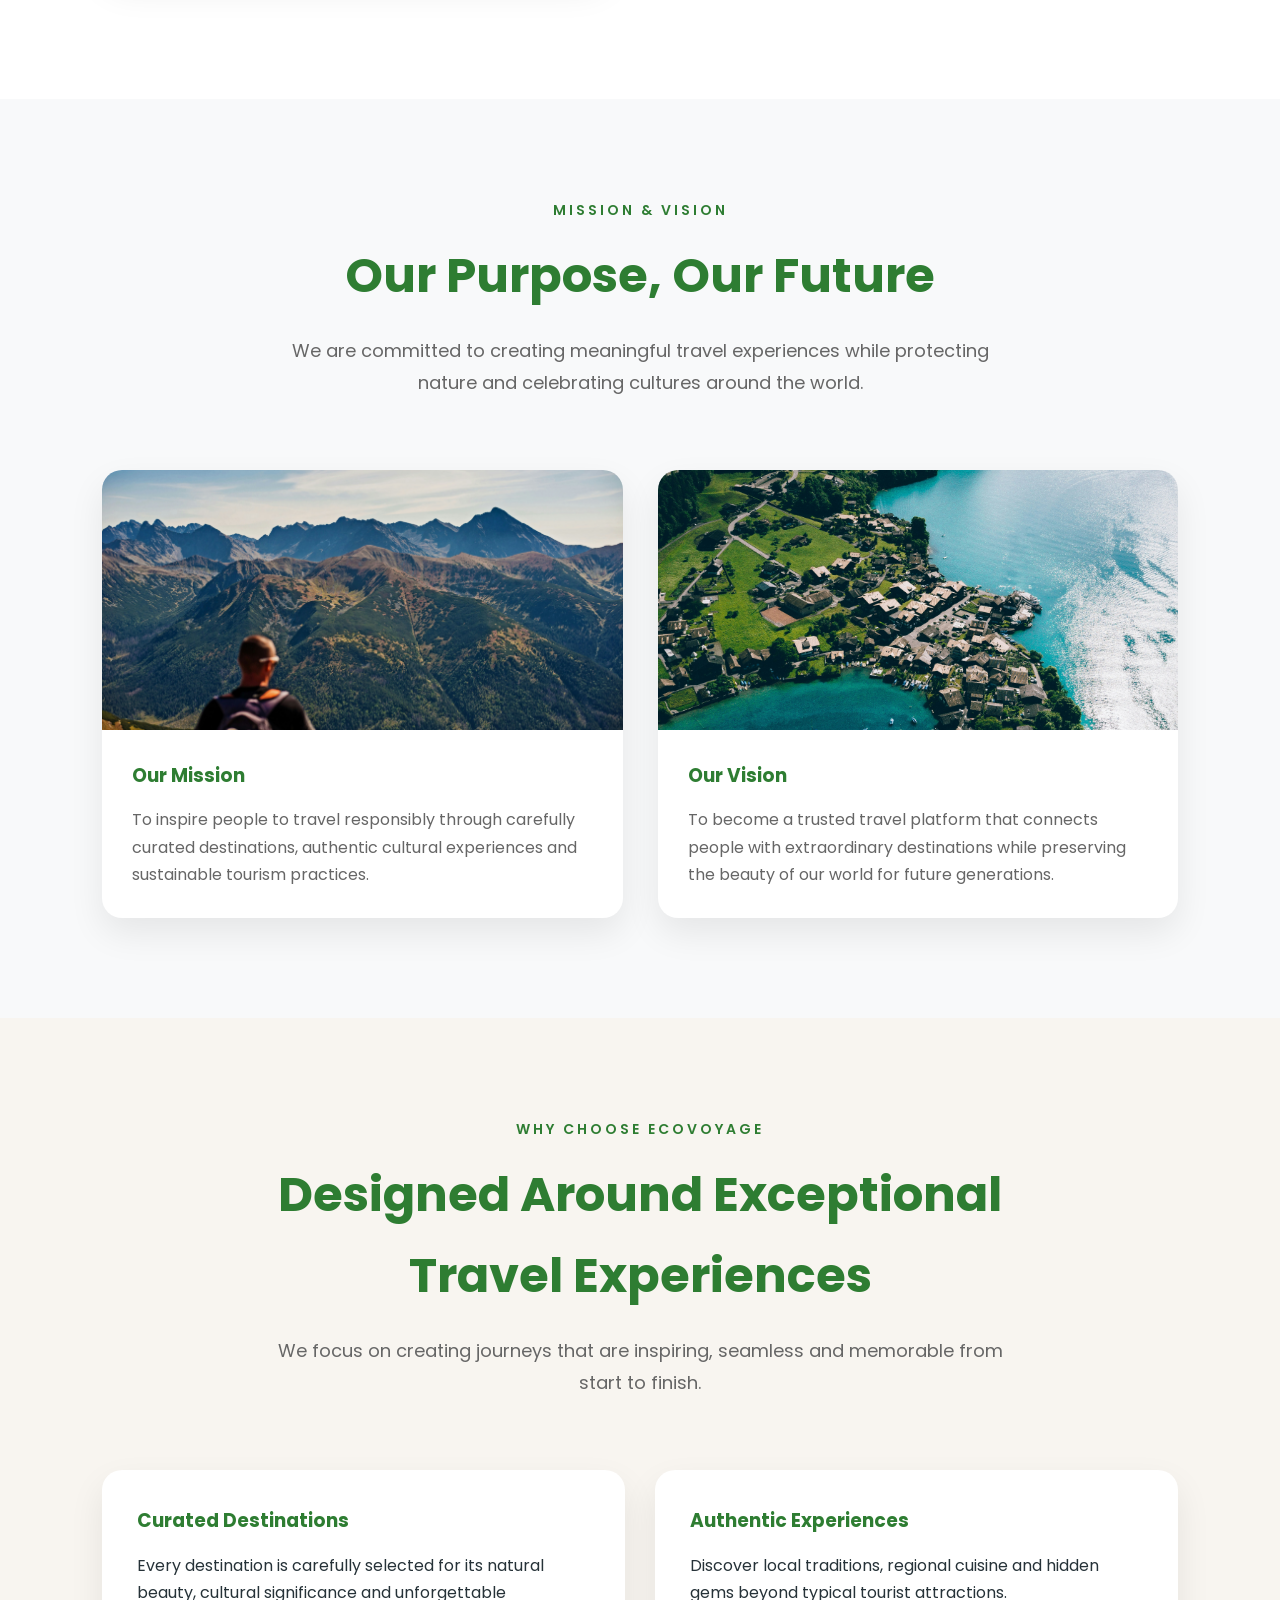
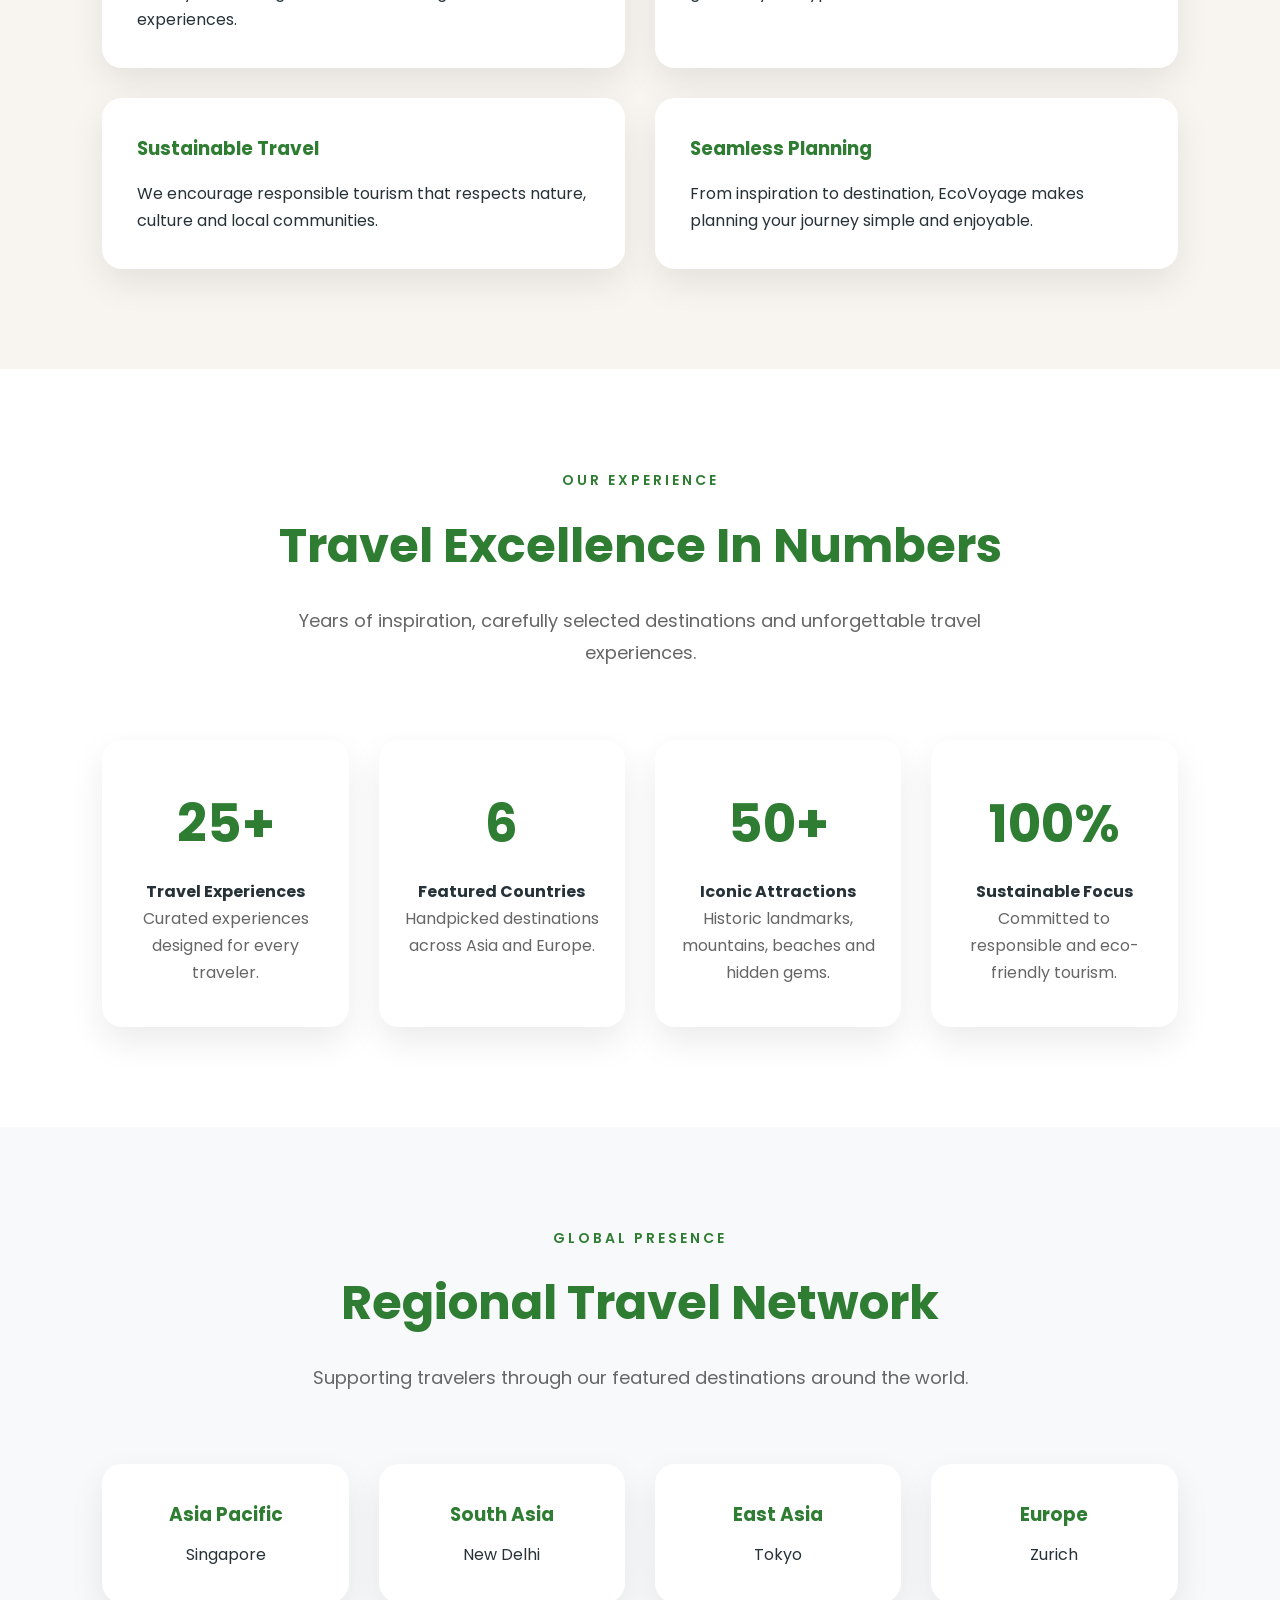
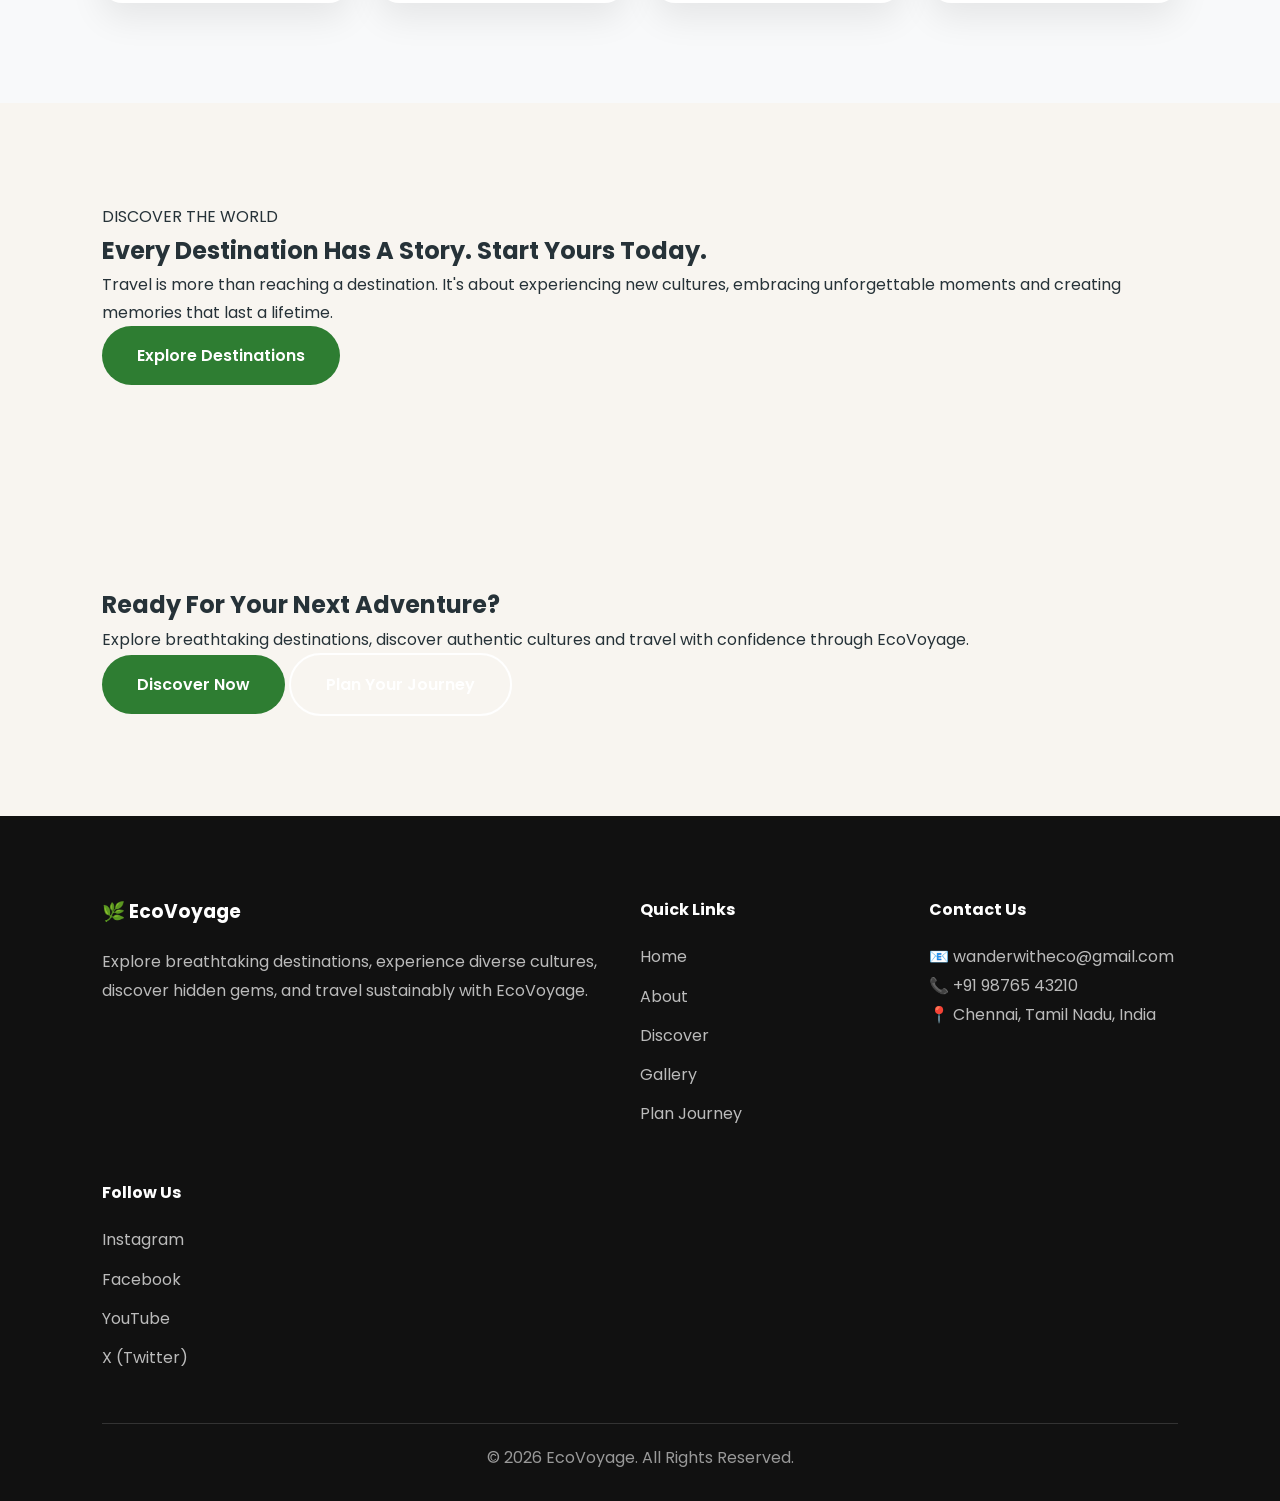
==== commit 0da5b5e1: "added footer" ====
--- a/about.html
+++ b/about.html
@@ -8,6 +8,8 @@
     <meta name="description" content="EcoVoyage is a sustainable travel website that helps travelers explore beautiful destinations, local cultures, festivals, food, and eco-friendly travel experiences.">
 
     <meta name="keywords" content="EcoVoyage, travel, tourism, eco travel, destinations, culture, festivals, sustainable tourism">
+    <meta name="author" content="Laasya Avula">
+    <link rel="icon" type="image/jpeg" href="images/favicon.jpg">
  
 
     <link rel="stylesheet" href="css/style.css">
@@ -160,7 +162,7 @@
 
 <div class="mission-box">
 
-<img src="images/about/mission.jpg" alt="Mission">
+<img src="images/about/mission.jpg" alt="Mission" >
 
 <div class="mission-text">
 
@@ -487,80 +489,97 @@
 </div>
 
 </section>
-
-<!-- ================= FOOTER ================= -->
-
 <footer>
 
-<div class="footer-content">
-
-<div>
-
-<h3>EcoVoyage</h3>
-
-<p>
-
-Discover extraordinary destinations through meaningful and sustainable travel experiences.
-
-</p>
-
-</div>
-
-<div>
-
-<h4>Quick Links</h4>
-
-<ul>
-
-<li><a href="index.html">Home</a></li>
-
-<li><a href="about.html">About</a></li>
-
-<li><a href="discover.html">Discover</a></li>
-
-<li><a href="gallery.html">Gallery</a></li>
-
-<li><a href="contact.html">Plan Journey</a></li>
-
-</ul>
-
-</div>
-
-<div>
-
-<h4>Featured Destinations</h4>
-
-<ul>
-
-<li><a href="japan.html">Japan</a></li>
-
-<li><a href="korea.html">South Korea</a></li>
-
-<li><a href="india.html">India</a></li>
-
-<li><a href="china.html">China</a></li>
-
-<li><a href="switzerland.html">Switzerland</a></li>
-
-<li><a href="bali.html">Bali</a></li>
-
-</ul>
-
-</div>
-
-</div>
-
-<div class="footer-bottom">
-
-<p>
-
-© 2026 EcoVoyage. All Rights Reserved.
-
-</p>
-
-</div>
+    <div class="footer-content">
+
+        <!-- Logo & About -->
+        <div class="footer-about">
+
+            <h3>🌿 EcoVoyage</h3>
+
+            <p>
+                Explore breathtaking destinations, experience diverse cultures,
+                discover hidden gems, and travel sustainably with EcoVoyage.
+            </p>
+
+        </div>
+
+        <!-- Quick Links -->
+        <div class="footer-links">
+
+            <h4>Quick Links</h4>
+
+            <ul>
+                <li><a href="index.html">Home</a></li>
+                <li><a href="about.html">About</a></li>
+                <li><a href="discover.html">Discover</a></li>
+                <li><a href="gallery.html">Gallery</a></li>
+                <li><a href="contact.html">Plan Journey</a></li>
+            </ul>
+
+        </div>
+
+        <!-- Contact -->
+        <div class="footer-contact">
+
+            <h4>Contact Us</h4>
+
+            <p>📧 wanderwitheco@gmail.com</p>
+
+            <p>📞 +91 98765 43210</p>
+
+            <p>📍 Chennai, Tamil Nadu, India</p>
+
+        </div>
+
+        <!-- Social Media -->
+        <div class="footer-social">
+
+            <h4>Follow Us</h4>
+
+            <ul>
+                <li>
+                    <a href="https://instagram.com/wanderwitheco" target="_blank">
+                        Instagram
+                    </a>
+                </li>
+
+                <li>
+                    <a href="https://facebook.com/wanderwitheco" target="_blank">
+                        Facebook
+                    </a>
+                </li>
+
+                <li>
+                    <a href="https://youtube.com/@wanderwitheco" target="_blank">
+                        YouTube
+                    </a>
+                </li>
+
+                <li>
+                    <a href="https://x.com/wanderwitheco" target="_blank">
+                        X (Twitter)
+                    </a>
+                </li>
+
+            </ul>
+
+        </div>
+
+    </div>
+
+    <div class="footer-bottom">
+
+        <p>
+            © 2026 EcoVoyage. All Rights Reserved.
+        </p>
+
+    </div>
 
 </footer>
+
+
 
 <script src="js/script.js"></script>
 <!--Start of Tawk.to Script-->
@@ -569,7 +588,7 @@
 (function(){
 var s1=document.createElement("script"),s0=document.getElementsByTagName("script")[0];
 s1.async=true;
-s1.src='https://embed.tawk.to/6a45ecbc2aaf551d42e2d2f1/1jsgi9h1v';
+s1.src='https://embed.tawk.to/6a4672be4b956a1d4cbbbfdb/1jshj0eh7';
 s1.charset='UTF-8';
 s1.setAttribute('crossorigin','*');
 s0.parentNode.insertBefore(s1,s0);
--- a/css/responsive.css
+++ b/css/responsive.css
@@ -2,19 +2,16 @@
    TABLET (992px)
 ========================================== */
 
-@media (max-width: 992px){
+@media (max-width:992px){
 
 section{
     padding:80px 6%;
 }
 
 .hero h1,
-.about-hero h1{
+.about-hero h1,
+.discover-hero h1{
     font-size:52px;
-}
-
-.hero p{
-    font-size:18px;
 }
 
 .category-grid,
@@ -32,7 +29,8 @@
 .story-container,
 .spotlight-container,
 .contact-container,
-.mission-grid{
+.mission-grid,
+.features-grid{
     grid-template-columns:1fr;
 }
 
@@ -41,95 +39,29 @@
 }
 
 }
+
+
+/* ==========================================
+   MOBILE (768px)
+========================================== */
+
 @media (max-width:768px){
 
 .navbar{
-    padding:12px 5%;
-}
-
-.logo a{
-    font-size:32px;
-}
-
-.nav-links{
-    gap:12px;
-}
-
-.nav-links a{
-    font-size:15px;
-}
-
-.theme-btn{
-    width:42px;
-    height:42px;
-}
-
-.hero,
-.about-hero,
-.discover-hero{
-    min-height:70vh;
-}
-
-.hero h1,
-.about-hero h1,
-.discover-hero h1{
-    font-size:42px;
-    line-height:1.2;
-}
-
-.hero p{
-    font-size:18px;
-    max-width:90%;
-    margin:auto;
-}
-
-.primary-btn,
-.secondary-btn,
-.journey-btn{
-    padding:14px 30px;
-    font-size:16px;
-    border-radius:40px;
-}
-
-.hero-buttons{
-    gap:15px;
-}
-
-.section-title h2{
-    font-size:34px;
-}
-
-.section-title p{
-    font-size:17px;
-}
-
-.destination-card img,
-.category-card img{
-    height:220px;
-}
-
-.destination-info,
-.category-content{
-    padding:22px;
-}
-}
-@media (max-width:768px){
-
-.navbar{
+    padding:15px 20px;
     display:flex;
     justify-content:space-between;
     align-items:center;
-    padding:15px 20px;
     position:relative;
 }
 
 .logo a{
-    font-size:28px;
+    font-size:26px;
 }
 
 .menu-toggle{
     display:block;
-    font-size:28px;
+    font-size:32px;
     cursor:pointer;
 }
 
@@ -137,13 +69,14 @@
     display:none;
     flex-direction:column;
     position:absolute;
-    top:70px;
+    top:75px;
     left:0;
     width:100%;
     background:#fff;
+    box-shadow:0 8px 20px rgba(0,0,0,.1);
     padding:20px 0;
     text-align:center;
-    box-shadow:0 5px 15px rgba(0,0,0,.1);
+    z-index:999;
 }
 
 .nav-links.active{
@@ -151,106 +84,109 @@
 }
 
 .nav-links li{
-    margin:12px 0;
+    margin:15px 0;
 }
 
-.theme-btn{
+.theme-btn,
+.journey-btn{
     display:none;
 }
-}
-@media (max-width:768px){
 
-.navbar{
-    display:flex;
-    justify-content:space-between;
-    align-items:center;
-    padding:15px 20px;
-    position:relative;
-}
-
-.logo a{
-    font-size:28px;
-}
-
-.menu-toggle{
-    display:block;
-    font-size:28px;
-    cursor:pointer;
-}
-
-.nav-links{
-    display:none;
-    flex-direction:column;
-    position:absolute;
-    top:70px;
-    left:0;
-    width:100%;
-    background:#fff;
-    padding:20px 0;
-    text-align:center;
-    box-shadow:0 5px 15px rgba(0,0,0,.1);
-}
-
-.nav-links.active{
-    display:flex;
-}
-
-.nav-links li{
-    margin:12px 0;
-}
-
-.theme-btn{
-    display:none;
-}
-}
-/* ==========================
-   SMALL PHONES
-========================== */
-
-@media (max-width:480px){
-
-html{
-    font-size:16px;
-}
-
-.navbar{
-    padding:12px;
-}
-
-.logo a{
-    font-size:20px;
-}
-
-.nav-links{
-    gap:10px;
-}
-
-.nav-links a{
-    font-size:14px;
+.hero,
+.about-hero,
+.discover-hero{
+    min-height:100vh;
+    padding:120px 20px 80px;
 }
 
 .hero h1,
-.about-hero h1{
-    font-size:28px;
+.about-hero h1,
+.discover-hero h1{
+    font-size:40px;
+    line-height:1.2;
 }
 
 .hero p,
 .about-hero p{
-    font-size:15px;
+    font-size:18px;
 }
 
-.section-title h2,
-.section-heading h2{
-    font-size:26px;
+.hero-buttons{
+    display:flex;
+    flex-direction:column;
+    align-items:center;
+    gap:15px;
 }
 
 .primary-btn,
-.secondary-btn,
-.journey-btn{
-    width:100%;
-    max-width:250px;
-    padding:12px;
-    font-size:14px;
+.secondary-btn{
+    width:230px;
+    text-align:center;
+}
+
+.section-title h2{
+    font-size:34px;
+}
+
+.category-grid,
+.destination-grid,
+.festival-grid,
+.food-grid,
+.why-grid,
+.stats-grid,
+.testimonial-grid,
+.experience-grid,
+.regional-grid,
+.gallery-grid{
+    grid-template-columns:1fr;
+}
+
+.destination-card img,
+.category-card img,
+.gallery-item img{
+    height:230px;
+}
+
+.footer-content{
+    grid-template-columns:1fr;
+}
+
+}
+
+
+/* ==========================================
+   SMALL PHONES (480px)
+========================================== */
+
+@media (max-width:480px){
+
+.logo a{
+    font-size:22px;
+}
+
+.menu-toggle{
+    font-size:30px;
+}
+
+.hero h1,
+.about-hero h1,
+.discover-hero h1{
+    font-size:34px;
+}
+
+.hero p,
+.about-hero p{
+    font-size:16px;
+}
+
+.primary-btn,
+.secondary-btn{
+    width:200px;
+    padding:13px;
+}
+
+.section-title h2{
+    font-size:28px;
 }
 
 .destination-card img,
